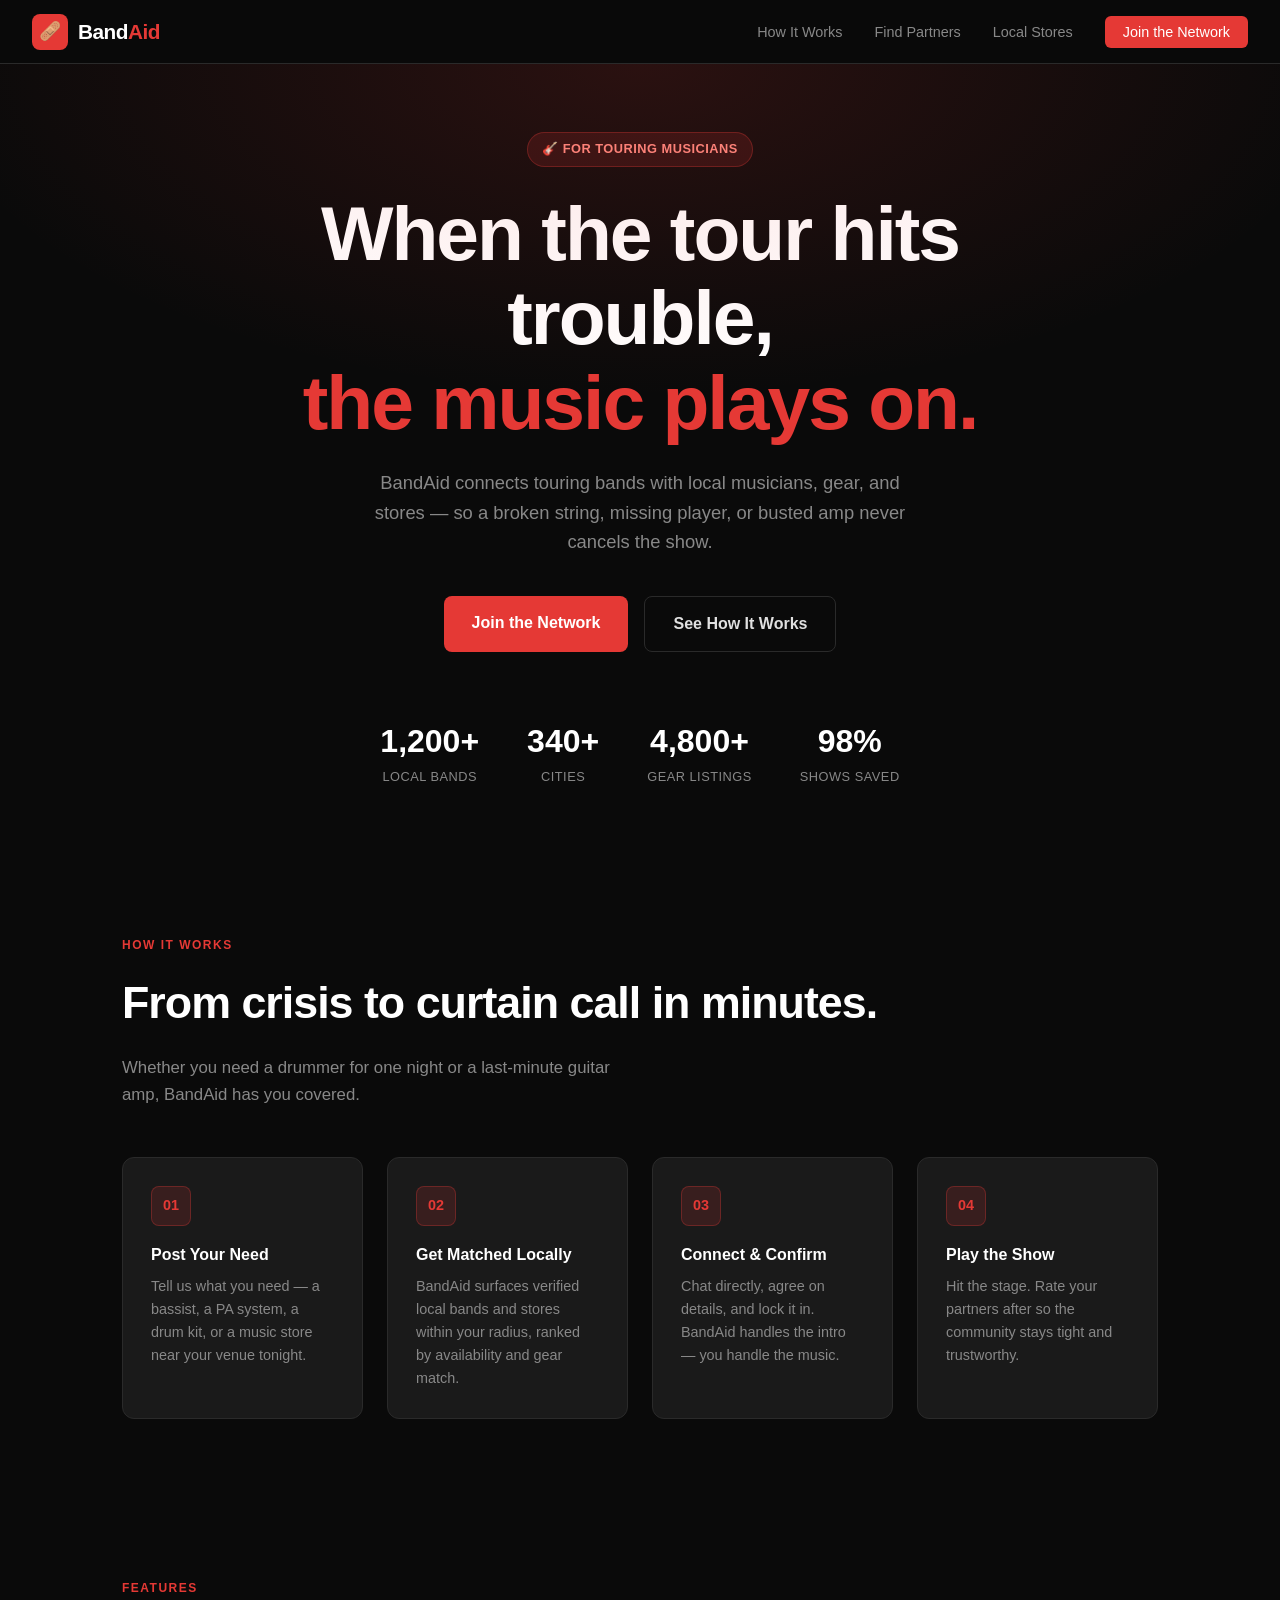
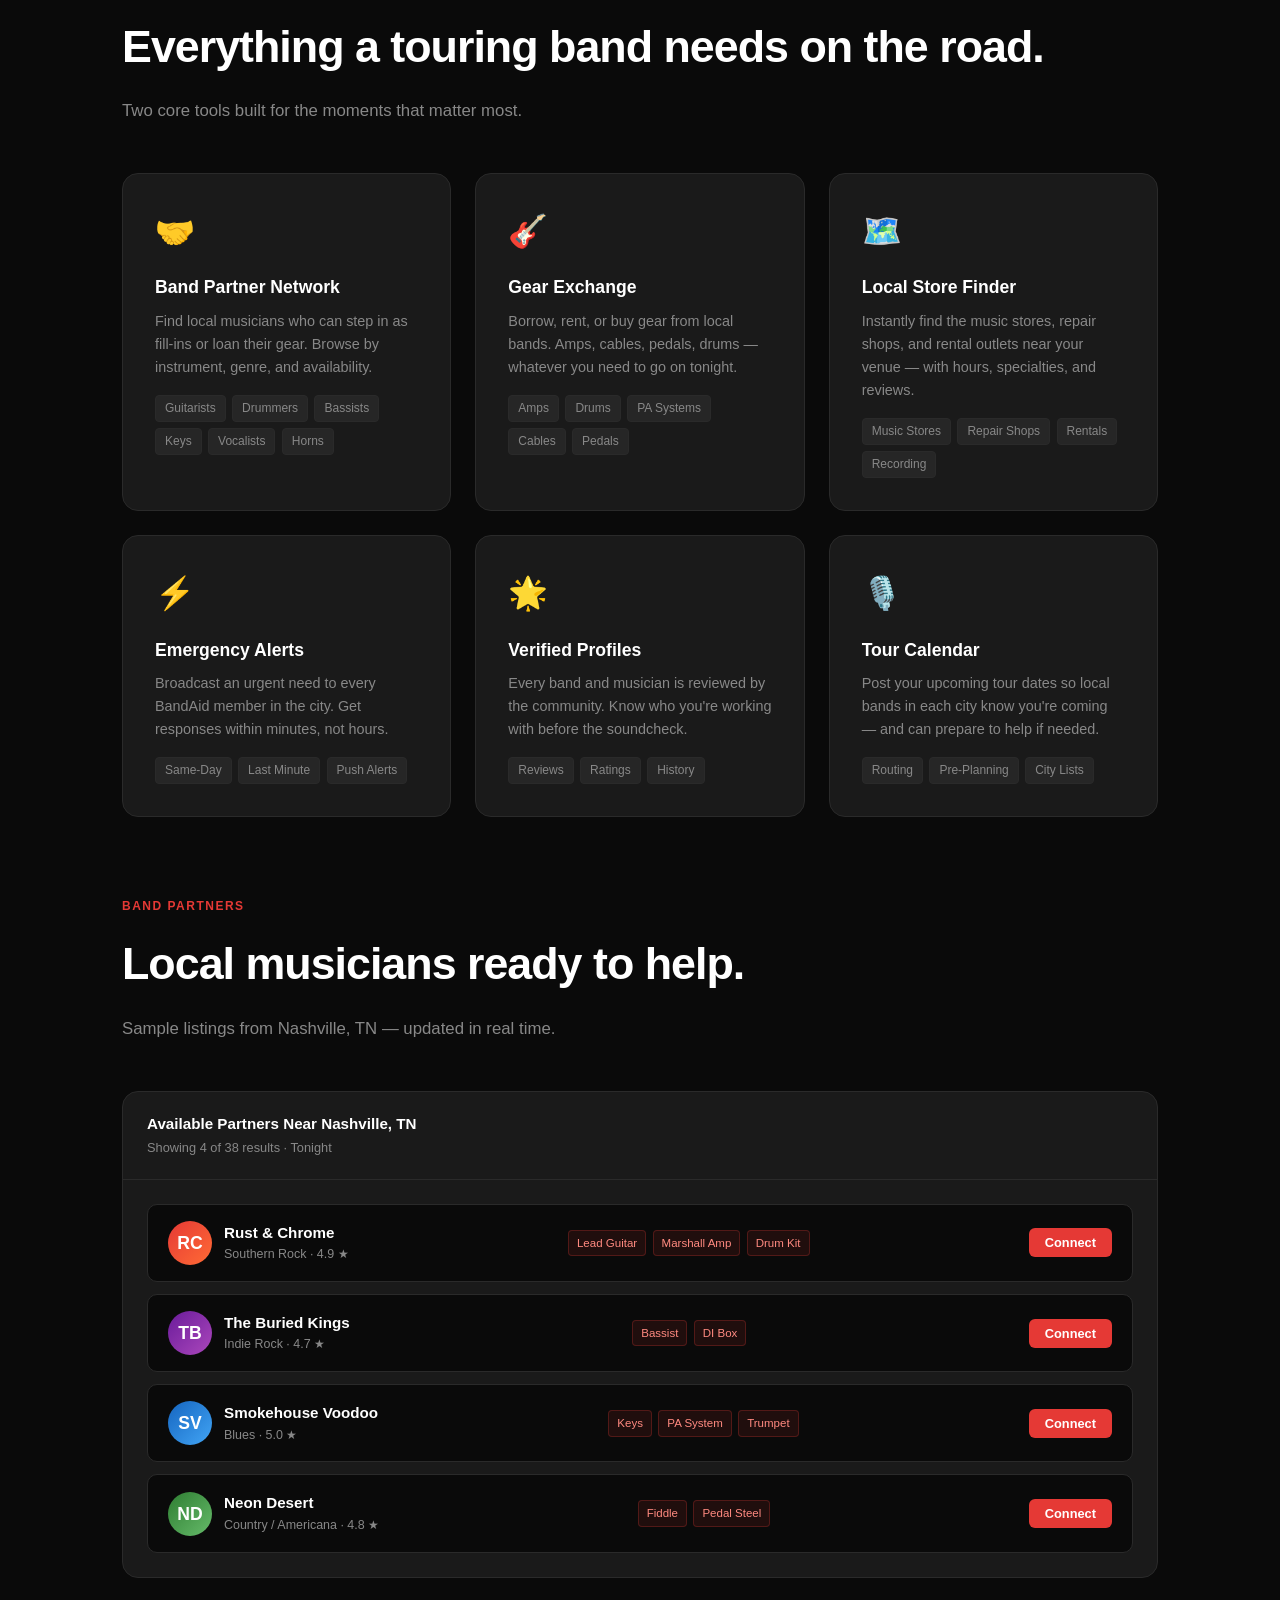
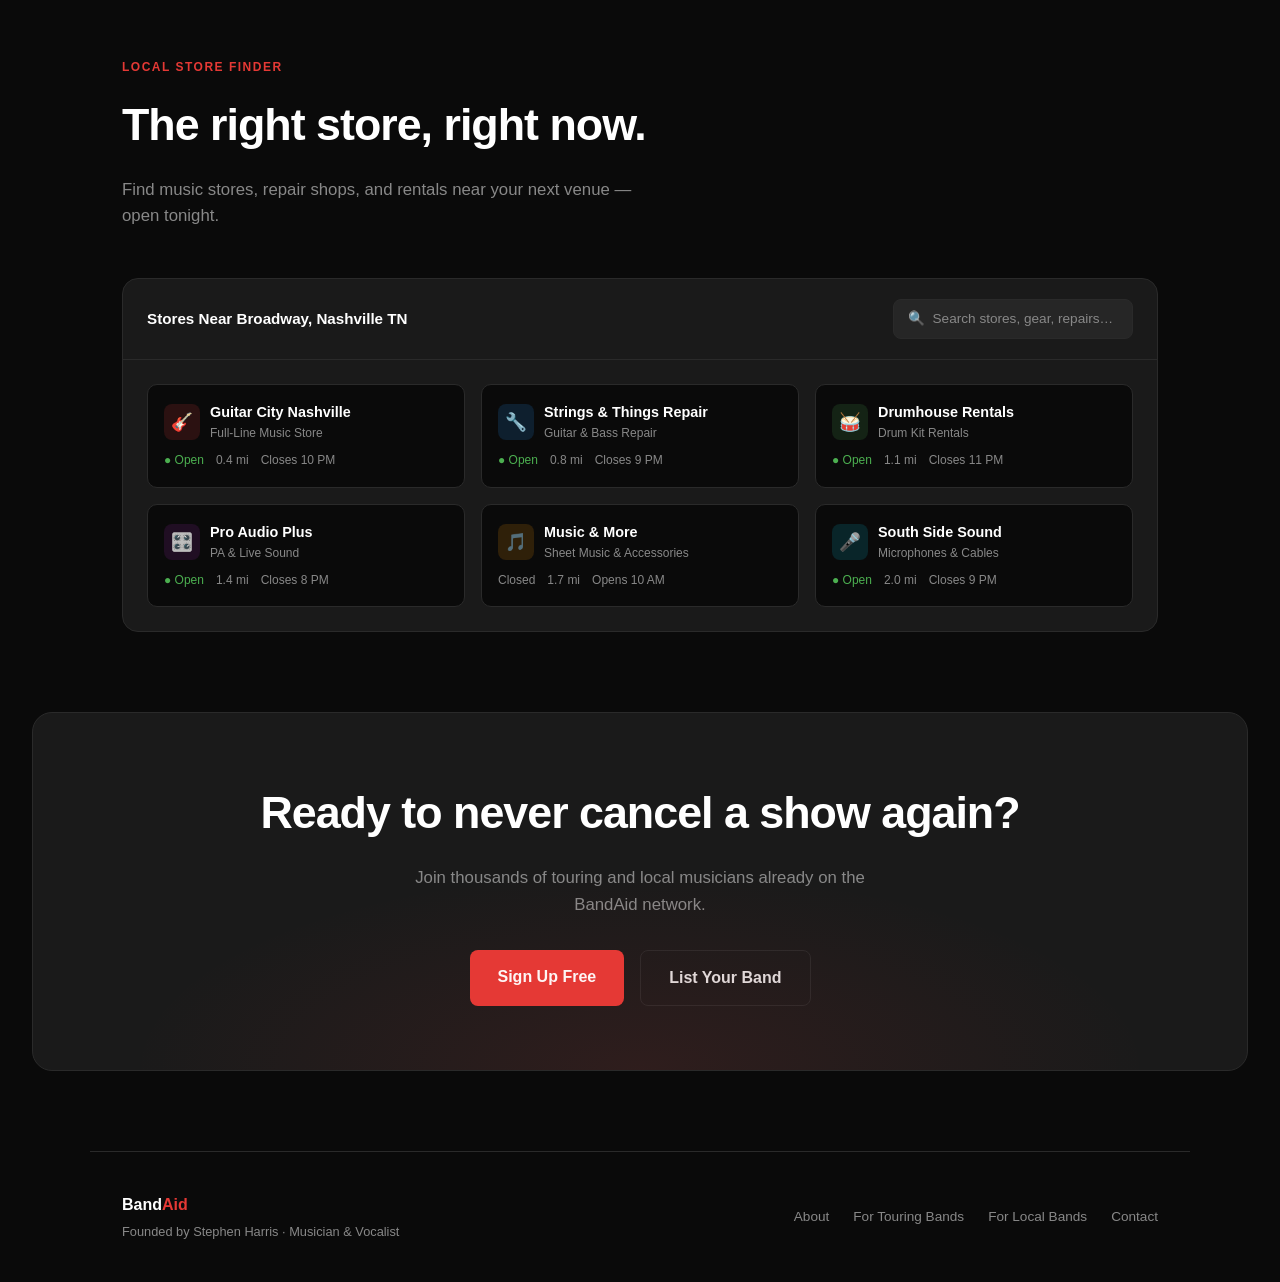
==== index.html @ ce9b8368 "updates" ====
<!DOCTYPE html>
<html lang="en">
<head>
  <meta charset="UTF-8" />
  <meta name="viewport" content="width=device-width, initial-scale=1.0" />
  <title>BandAid — Musicians Helping Musicians on the Road</title>
  <style>
    *, *::before, *::after { box-sizing: border-box; margin: 0; padding: 0; }

    :root {
      --red: #E53935;
      --dark: #111111;
      --darker: #0a0a0a;
      --card: #1a1a1a;
      --border: #2a2a2a;
      --text: #e0e0e0;
      --muted: #888;
      --accent: #FF6B35;
    }

    body {
      font-family: -apple-system, BlinkMacSystemFont, "Segoe UI", Roboto, sans-serif;
      background: var(--darker);
      color: var(--text);
      line-height: 1.6;
    }

    /* NAV */
    nav {
      position: sticky;
      top: 0;
      z-index: 100;
      background: rgba(10,10,10,0.95);
      backdrop-filter: blur(10px);
      border-bottom: 1px solid var(--border);
      padding: 0 2rem;
      display: flex;
      align-items: center;
      justify-content: space-between;
      height: 64px;
    }

    .logo {
      display: flex;
      align-items: center;
      gap: 10px;
      text-decoration: none;
    }

    .logo-icon {
      width: 36px;
      height: 36px;
      background: var(--red);
      border-radius: 8px;
      display: flex;
      align-items: center;
      justify-content: center;
      font-size: 18px;
    }

    .logo-text {
      font-size: 1.3rem;
      font-weight: 700;
      color: #fff;
      letter-spacing: -0.5px;
    }

    .logo-text span { color: var(--red); }

    nav ul {
      list-style: none;
      display: flex;
      gap: 2rem;
    }

    nav ul a {
      color: var(--muted);
      text-decoration: none;
      font-size: 0.9rem;
      font-weight: 500;
      transition: color 0.2s;
    }

    nav ul a:hover { color: #fff; }

    .nav-cta {
      background: var(--red);
      color: #fff !important;
      padding: 8px 18px;
      border-radius: 6px;
      transition: background 0.2s !important;
    }

    .nav-cta:hover { background: #c62828 !important; color: #fff !important; }

    /* HERO */
    .hero {
      min-height: 88vh;
      display: flex;
      flex-direction: column;
      align-items: center;
      justify-content: center;
      text-align: center;
      padding: 4rem 2rem;
      position: relative;
      overflow: hidden;
    }

    .hero::before {
      content: '';
      position: absolute;
      inset: 0;
      background: radial-gradient(ellipse 80% 60% at 50% 0%, rgba(229,57,53,0.15) 0%, transparent 70%);
      pointer-events: none;
    }

    .hero-badge {
      display: inline-flex;
      align-items: center;
      gap: 6px;
      background: rgba(229,57,53,0.15);
      border: 1px solid rgba(229,57,53,0.3);
      color: #ff8a80;
      padding: 6px 14px;
      border-radius: 20px;
      font-size: 0.8rem;
      font-weight: 600;
      letter-spacing: 0.5px;
      text-transform: uppercase;
      margin-bottom: 1.5rem;
    }

    .hero h1 {
      font-size: clamp(2.5rem, 6vw, 5rem);
      font-weight: 800;
      line-height: 1.1;
      letter-spacing: -2px;
      color: #fff;
      max-width: 800px;
      margin-bottom: 1.5rem;
    }

    .hero h1 em {
      font-style: normal;
      color: var(--red);
    }

    .hero p {
      font-size: 1.15rem;
      color: var(--muted);
      max-width: 560px;
      margin-bottom: 2.5rem;
    }

    .hero-actions {
      display: flex;
      gap: 1rem;
      flex-wrap: wrap;
      justify-content: center;
    }

    .btn-primary {
      background: var(--red);
      color: #fff;
      padding: 14px 28px;
      border-radius: 8px;
      font-size: 1rem;
      font-weight: 600;
      text-decoration: none;
      transition: background 0.2s, transform 0.1s;
      border: none;
      cursor: pointer;
    }

    .btn-primary:hover { background: #c62828; transform: translateY(-1px); }

    .btn-outline {
      background: transparent;
      color: var(--text);
      padding: 14px 28px;
      border-radius: 8px;
      font-size: 1rem;
      font-weight: 600;
      text-decoration: none;
      border: 1px solid var(--border);
      transition: border-color 0.2s, transform 0.1s;
      cursor: pointer;
    }

    .btn-outline:hover { border-color: #555; transform: translateY(-1px); }

    .hero-stats {
      display: flex;
      gap: 3rem;
      margin-top: 4rem;
      flex-wrap: wrap;
      justify-content: center;
    }

    .stat {
      text-align: center;
    }

    .stat-num {
      font-size: 2rem;
      font-weight: 800;
      color: #fff;
    }

    .stat-label {
      font-size: 0.8rem;
      color: var(--muted);
      text-transform: uppercase;
      letter-spacing: 0.5px;
    }

    /* SECTIONS */
    section {
      padding: 5rem 2rem;
      max-width: 1100px;
      margin: 0 auto;
    }

    .section-label {
      font-size: 0.75rem;
      font-weight: 700;
      text-transform: uppercase;
      letter-spacing: 1.5px;
      color: var(--red);
      margin-bottom: 0.75rem;
    }

    .section-title {
      font-size: clamp(1.8rem, 3.5vw, 2.8rem);
      font-weight: 800;
      color: #fff;
      letter-spacing: -1px;
      margin-bottom: 1rem;
    }

    .section-sub {
      font-size: 1.05rem;
      color: var(--muted);
      max-width: 520px;
    }

    /* HOW IT WORKS */
    .steps {
      display: grid;
      grid-template-columns: repeat(auto-fit, minmax(220px, 1fr));
      gap: 1.5rem;
      margin-top: 3rem;
    }

    .step {
      background: var(--card);
      border: 1px solid var(--border);
      border-radius: 12px;
      padding: 1.75rem;
      position: relative;
    }

    .step-num {
      width: 40px;
      height: 40px;
      background: rgba(229,57,53,0.15);
      border: 1px solid rgba(229,57,53,0.3);
      border-radius: 8px;
      display: flex;
      align-items: center;
      justify-content: center;
      font-size: 0.9rem;
      font-weight: 700;
      color: var(--red);
      margin-bottom: 1rem;
    }

    .step h3 {
      font-size: 1rem;
      font-weight: 700;
      color: #fff;
      margin-bottom: 0.5rem;
    }

    .step p {
      font-size: 0.9rem;
      color: var(--muted);
    }

    /* FEATURES GRID */
    .features {
      display: grid;
      grid-template-columns: repeat(auto-fit, minmax(300px, 1fr));
      gap: 1.5rem;
      margin-top: 3rem;
    }

    .feature-card {
      background: var(--card);
      border: 1px solid var(--border);
      border-radius: 16px;
      padding: 2rem;
      transition: border-color 0.2s;
    }

    .feature-card:hover { border-color: rgba(229,57,53,0.4); }

    .feature-icon {
      font-size: 2rem;
      margin-bottom: 1rem;
    }

    .feature-card h3 {
      font-size: 1.1rem;
      font-weight: 700;
      color: #fff;
      margin-bottom: 0.5rem;
    }

    .feature-card p {
      font-size: 0.9rem;
      color: var(--muted);
    }

    .feature-tags {
      display: flex;
      flex-wrap: wrap;
      gap: 0.4rem;
      margin-top: 1rem;
    }

    .tag {
      background: rgba(255,255,255,0.05);
      border: 1px solid var(--border);
      color: var(--muted);
      font-size: 0.75rem;
      padding: 3px 9px;
      border-radius: 4px;
    }

    /* STORE FINDER MOCK */
    .store-demo {
      background: var(--card);
      border: 1px solid var(--border);
      border-radius: 16px;
      overflow: hidden;
      margin-top: 3rem;
    }

    .store-demo-header {
      padding: 1.25rem 1.5rem;
      border-bottom: 1px solid var(--border);
      display: flex;
      align-items: center;
      justify-content: space-between;
    }

    .store-demo-header h3 {
      font-size: 0.95rem;
      font-weight: 600;
      color: #fff;
    }

    .search-bar {
      display: flex;
      align-items: center;
      gap: 0.5rem;
      background: rgba(255,255,255,0.05);
      border: 1px solid var(--border);
      border-radius: 8px;
      padding: 8px 14px;
      font-size: 0.85rem;
      color: var(--muted);
      width: 240px;
    }

    .store-list {
      padding: 1.5rem;
      display: grid;
      grid-template-columns: repeat(auto-fill, minmax(240px, 1fr));
      gap: 1rem;
    }

    .store-card {
      background: var(--darker);
      border: 1px solid var(--border);
      border-radius: 10px;
      padding: 1rem;
    }

    .store-card-top {
      display: flex;
      align-items: center;
      gap: 10px;
      margin-bottom: 0.5rem;
    }

    .store-badge {
      width: 36px;
      height: 36px;
      border-radius: 8px;
      display: flex;
      align-items: center;
      justify-content: center;
      font-size: 1.1rem;
      flex-shrink: 0;
    }

    .store-name {
      font-size: 0.9rem;
      font-weight: 600;
      color: #fff;
    }

    .store-type {
      font-size: 0.75rem;
      color: var(--muted);
    }

    .store-meta {
      display: flex;
      gap: 0.75rem;
      font-size: 0.75rem;
      color: var(--muted);
      margin-top: 0.5rem;
    }

    .store-open { color: #4caf50; }

    /* BAND PARTNERS MOCK */
    .band-demo {
      background: var(--card);
      border: 1px solid var(--border);
      border-radius: 16px;
      overflow: hidden;
      margin-top: 3rem;
    }

    .band-demo-header {
      padding: 1.25rem 1.5rem;
      border-bottom: 1px solid var(--border);
    }

    .band-demo-header h3 {
      font-size: 0.95rem;
      font-weight: 600;
      color: #fff;
    }

    .band-demo-header p {
      font-size: 0.8rem;
      color: var(--muted);
      margin-top: 2px;
    }

    .band-list {
      padding: 1.5rem;
      display: flex;
      flex-direction: column;
      gap: 0.75rem;
    }

    .band-row {
      display: flex;
      align-items: center;
      justify-content: space-between;
      background: var(--darker);
      border: 1px solid var(--border);
      border-radius: 10px;
      padding: 1rem 1.25rem;
      flex-wrap: wrap;
      gap: 0.75rem;
    }

    .band-info {
      display: flex;
      align-items: center;
      gap: 12px;
    }

    .band-avatar {
      width: 44px;
      height: 44px;
      border-radius: 50%;
      background: linear-gradient(135deg, var(--red), var(--accent));
      display: flex;
      align-items: center;
      justify-content: center;
      font-size: 1.1rem;
      font-weight: 700;
      color: #fff;
      flex-shrink: 0;
    }

    .band-name {
      font-size: 0.95rem;
      font-weight: 600;
      color: #fff;
    }

    .band-genre {
      font-size: 0.78rem;
      color: var(--muted);
    }

    .band-needs {
      display: flex;
      gap: 0.4rem;
      flex-wrap: wrap;
    }

    .need-tag {
      background: rgba(229,57,53,0.1);
      border: 1px solid rgba(229,57,53,0.25);
      color: #ff8a80;
      font-size: 0.72rem;
      padding: 3px 8px;
      border-radius: 4px;
    }

    .btn-connect {
      background: var(--red);
      color: #fff;
      font-size: 0.8rem;
      font-weight: 600;
      padding: 7px 16px;
      border-radius: 6px;
      border: none;
      cursor: pointer;
      transition: background 0.2s;
    }

    .btn-connect:hover { background: #c62828; }

    /* CTA */
    .cta-section {
      background: var(--card);
      border: 1px solid var(--border);
      border-radius: 20px;
      padding: 4rem 2rem;
      text-align: center;
      margin: 0 2rem 5rem;
      position: relative;
      overflow: hidden;
    }

    .cta-section::before {
      content: '';
      position: absolute;
      inset: 0;
      background: radial-gradient(ellipse 60% 80% at 50% 100%, rgba(229,57,53,0.1) 0%, transparent 70%);
      pointer-events: none;
    }

    .cta-section h2 {
      font-size: clamp(1.8rem, 3.5vw, 2.8rem);
      font-weight: 800;
      color: #fff;
      letter-spacing: -1px;
      margin-bottom: 1rem;
    }

    .cta-section p {
      color: var(--muted);
      font-size: 1.05rem;
      margin-bottom: 2rem;
      max-width: 480px;
      margin-left: auto;
      margin-right: auto;
    }

    /* FOOTER */
    footer {
      border-top: 1px solid var(--border);
      padding: 2.5rem 2rem;
      display: flex;
      align-items: center;
      justify-content: space-between;
      flex-wrap: wrap;
      gap: 1rem;
      max-width: 1100px;
      margin: 0 auto;
    }

    .footer-left {
      display: flex;
      flex-direction: column;
      gap: 4px;
    }

    .footer-brand {
      font-size: 1rem;
      font-weight: 700;
      color: #fff;
    }

    .footer-brand span { color: var(--red); }

    .footer-founder {
      font-size: 0.8rem;
      color: var(--muted);
    }

    .footer-links {
      display: flex;
      gap: 1.5rem;
    }

    .footer-links a {
      font-size: 0.85rem;
      color: var(--muted);
      text-decoration: none;
      transition: color 0.2s;
    }

    .footer-links a:hover { color: #fff; }

    @media (max-width: 640px) {
      nav ul { display: none; }
      .hero-stats { gap: 1.5rem; }
      .search-bar { display: none; }
      footer { flex-direction: column; align-items: flex-start; }
    }
  </style>
</head>
<body>

  <!-- NAV -->
  <nav>
    <a href="#" class="logo">
      <div class="logo-icon">🩹</div>
      <span class="logo-text">Band<span>Aid</span></span>
    </a>
    <ul>
      <li><a href="#how-it-works">How It Works</a></li>
      <li><a href="#partners">Find Partners</a></li>
      <li><a href="#stores">Local Stores</a></li>
      <li><a href="#join" class="nav-cta">Join the Network</a></li>
    </ul>
  </nav>

  <!-- HERO -->
  <div class="hero">
    <div class="hero-badge">🎸 For Touring Musicians</div>
    <h1>When the tour hits trouble,<br /><em>the music plays on.</em></h1>
    <p>
      BandAid connects touring bands with local musicians, gear, and stores — so a broken string, missing player, or busted amp never cancels the show.
    </p>
    <div class="hero-actions">
      <a href="#join" class="btn-primary">Join the Network</a>
      <a href="#how-it-works" class="btn-outline">See How It Works</a>
    </div>
    <div class="hero-stats">
      <div class="stat">
        <div class="stat-num">1,200+</div>
        <div class="stat-label">Local Bands</div>
      </div>
      <div class="stat">
        <div class="stat-num">340+</div>
        <div class="stat-label">Cities</div>
      </div>
      <div class="stat">
        <div class="stat-num">4,800+</div>
        <div class="stat-label">Gear Listings</div>
      </div>
      <div class="stat">
        <div class="stat-num">98%</div>
        <div class="stat-label">Shows Saved</div>
      </div>
    </div>
  </div>

  <!-- HOW IT WORKS -->
  <section id="how-it-works">
    <div class="section-label">How It Works</div>
    <h2 class="section-title">From crisis to curtain call in minutes.</h2>
    <p class="section-sub">Whether you need a drummer for one night or a last-minute guitar amp, BandAid has you covered.</p>

    <div class="steps">
      <div class="step">
        <div class="step-num">01</div>
        <h3>Post Your Need</h3>
        <p>Tell us what you need — a bassist, a PA system, a drum kit, or a music store near your venue tonight.</p>
      </div>
      <div class="step">
        <div class="step-num">02</div>
        <h3>Get Matched Locally</h3>
        <p>BandAid surfaces verified local bands and stores within your radius, ranked by availability and gear match.</p>
      </div>
      <div class="step">
        <div class="step-num">03</div>
        <h3>Connect &amp; Confirm</h3>
        <p>Chat directly, agree on details, and lock it in. BandAid handles the intro — you handle the music.</p>
      </div>
      <div class="step">
        <div class="step-num">04</div>
        <h3>Play the Show</h3>
        <p>Hit the stage. Rate your partners after so the community stays tight and trustworthy.</p>
      </div>
    </div>
  </section>

  <!-- FEATURES -->
  <section>
    <div class="section-label">Features</div>
    <h2 class="section-title">Everything a touring band needs on the road.</h2>
    <p class="section-sub">Two core tools built for the moments that matter most.</p>

    <div class="features">
      <div class="feature-card">
        <div class="feature-icon">🤝</div>
        <h3>Band Partner Network</h3>
        <p>Find local musicians who can step in as fill-ins or loan their gear. Browse by instrument, genre, and availability.</p>
        <div class="feature-tags">
          <span class="tag">Guitarists</span>
          <span class="tag">Drummers</span>
          <span class="tag">Bassists</span>
          <span class="tag">Keys</span>
          <span class="tag">Vocalists</span>
          <span class="tag">Horns</span>
        </div>
      </div>

      <div class="feature-card">
        <div class="feature-icon">🎸</div>
        <h3>Gear Exchange</h3>
        <p>Borrow, rent, or buy gear from local bands. Amps, cables, pedals, drums — whatever you need to go on tonight.</p>
        <div class="feature-tags">
          <span class="tag">Amps</span>
          <span class="tag">Drums</span>
          <span class="tag">PA Systems</span>
          <span class="tag">Cables</span>
          <span class="tag">Pedals</span>
        </div>
      </div>

      <div class="feature-card">
        <div class="feature-icon">🗺️</div>
        <h3>Local Store Finder</h3>
        <p>Instantly find the music stores, repair shops, and rental outlets near your venue — with hours, specialties, and reviews.</p>
        <div class="feature-tags">
          <span class="tag">Music Stores</span>
          <span class="tag">Repair Shops</span>
          <span class="tag">Rentals</span>
          <span class="tag">Recording</span>
        </div>
      </div>

      <div class="feature-card">
        <div class="feature-icon">⚡</div>
        <h3>Emergency Alerts</h3>
        <p>Broadcast an urgent need to every BandAid member in the city. Get responses within minutes, not hours.</p>
        <div class="feature-tags">
          <span class="tag">Same-Day</span>
          <span class="tag">Last Minute</span>
          <span class="tag">Push Alerts</span>
        </div>
      </div>

      <div class="feature-card">
        <div class="feature-icon">🌟</div>
        <h3>Verified Profiles</h3>
        <p>Every band and musician is reviewed by the community. Know who you're working with before the soundcheck.</p>
        <div class="feature-tags">
          <span class="tag">Reviews</span>
          <span class="tag">Ratings</span>
          <span class="tag">History</span>
        </div>
      </div>

      <div class="feature-card">
        <div class="feature-icon">🎙️</div>
        <h3>Tour Calendar</h3>
        <p>Post your upcoming tour dates so local bands in each city know you're coming — and can prepare to help if needed.</p>
        <div class="feature-tags">
          <span class="tag">Routing</span>
          <span class="tag">Pre-Planning</span>
          <span class="tag">City Lists</span>
        </div>
      </div>
    </div>
  </section>

  <!-- BAND PARTNER DEMO -->
  <section id="partners" style="padding-top: 0;">
    <div class="section-label">Band Partners</div>
    <h2 class="section-title">Local musicians ready to help.</h2>
    <p class="section-sub">Sample listings from Nashville, TN — updated in real time.</p>

    <div class="band-demo">
      <div class="band-demo-header">
        <h3>Available Partners Near Nashville, TN</h3>
        <p>Showing 4 of 38 results · Tonight</p>
      </div>
      <div class="band-list">

        <div class="band-row">
          <div class="band-info">
            <div class="band-avatar" style="background: linear-gradient(135deg,#e53935,#ff6b35);">RC</div>
            <div>
              <div class="band-name">Rust &amp; Chrome</div>
              <div class="band-genre">Southern Rock · 4.9 ★</div>
            </div>
          </div>
          <div class="band-needs">
            <span class="need-tag">Lead Guitar</span>
            <span class="need-tag">Marshall Amp</span>
            <span class="need-tag">Drum Kit</span>
          </div>
          <button class="btn-connect">Connect</button>
        </div>

        <div class="band-row">
          <div class="band-info">
            <div class="band-avatar" style="background: linear-gradient(135deg,#6a1b9a,#ab47bc);">TB</div>
            <div>
              <div class="band-name">The Buried Kings</div>
              <div class="band-genre">Indie Rock · 4.7 ★</div>
            </div>
          </div>
          <div class="band-needs">
            <span class="need-tag">Bassist</span>
            <span class="need-tag">DI Box</span>
          </div>
          <button class="btn-connect">Connect</button>
        </div>

        <div class="band-row">
          <div class="band-info">
            <div class="band-avatar" style="background: linear-gradient(135deg,#1565c0,#42a5f5);">SV</div>
            <div>
              <div class="band-name">Smokehouse Voodoo</div>
              <div class="band-genre">Blues · 5.0 ★</div>
            </div>
          </div>
          <div class="band-needs">
            <span class="need-tag">Keys</span>
            <span class="need-tag">PA System</span>
            <span class="need-tag">Trumpet</span>
          </div>
          <button class="btn-connect">Connect</button>
        </div>

        <div class="band-row">
          <div class="band-info">
            <div class="band-avatar" style="background: linear-gradient(135deg,#2e7d32,#66bb6a);">ND</div>
            <div>
              <div class="band-name">Neon Desert</div>
              <div class="band-genre">Country / Americana · 4.8 ★</div>
            </div>
          </div>
          <div class="band-needs">
            <span class="need-tag">Fiddle</span>
            <span class="need-tag">Pedal Steel</span>
          </div>
          <button class="btn-connect">Connect</button>
        </div>

      </div>
    </div>
  </section>

  <!-- STORE FINDER DEMO -->
  <section id="stores" style="padding-top: 0;">
    <div class="section-label">Local Store Finder</div>
    <h2 class="section-title">The right store, right now.</h2>
    <p class="section-sub">Find music stores, repair shops, and rentals near your next venue — open tonight.</p>

    <div class="store-demo">
      <div class="store-demo-header">
        <h3>Stores Near Broadway, Nashville TN</h3>
        <div class="search-bar">
          🔍&nbsp; Search stores, gear, repairs…
        </div>
      </div>
      <div class="store-list">

        <div class="store-card">
          <div class="store-card-top">
            <div class="store-badge" style="background:rgba(229,57,53,0.15);">🎸</div>
            <div>
              <div class="store-name">Guitar City Nashville</div>
              <div class="store-type">Full-Line Music Store</div>
            </div>
          </div>
          <div class="store-meta">
            <span class="store-open">● Open</span>
            <span>0.4 mi</span>
            <span>Closes 10 PM</span>
          </div>
        </div>

        <div class="store-card">
          <div class="store-card-top">
            <div class="store-badge" style="background:rgba(33,150,243,0.15);">🔧</div>
            <div>
              <div class="store-name">Strings &amp; Things Repair</div>
              <div class="store-type">Guitar &amp; Bass Repair</div>
            </div>
          </div>
          <div class="store-meta">
            <span class="store-open">● Open</span>
            <span>0.8 mi</span>
            <span>Closes 9 PM</span>
          </div>
        </div>

        <div class="store-card">
          <div class="store-card-top">
            <div class="store-badge" style="background:rgba(76,175,80,0.15);">🥁</div>
            <div>
              <div class="store-name">Drumhouse Rentals</div>
              <div class="store-type">Drum Kit Rentals</div>
            </div>
          </div>
          <div class="store-meta">
            <span class="store-open">● Open</span>
            <span>1.1 mi</span>
            <span>Closes 11 PM</span>
          </div>
        </div>

        <div class="store-card">
          <div class="store-card-top">
            <div class="store-badge" style="background:rgba(156,39,176,0.15);">🎛️</div>
            <div>
              <div class="store-name">Pro Audio Plus</div>
              <div class="store-type">PA &amp; Live Sound</div>
            </div>
          </div>
          <div class="store-meta">
            <span class="store-open">● Open</span>
            <span>1.4 mi</span>
            <span>Closes 8 PM</span>
          </div>
        </div>

        <div class="store-card">
          <div class="store-card-top">
            <div class="store-badge" style="background:rgba(255,152,0,0.15);">🎵</div>
            <div>
              <div class="store-name">Music &amp; More</div>
              <div class="store-type">Sheet Music &amp; Accessories</div>
            </div>
          </div>
          <div class="store-meta">
            <span>Closed</span>
            <span>1.7 mi</span>
            <span>Opens 10 AM</span>
          </div>
        </div>

        <div class="store-card">
          <div class="store-card-top">
            <div class="store-badge" style="background:rgba(0,188,212,0.15);">🎤</div>
            <div>
              <div class="store-name">South Side Sound</div>
              <div class="store-type">Microphones &amp; Cables</div>
            </div>
          </div>
          <div class="store-meta">
            <span class="store-open">● Open</span>
            <span>2.0 mi</span>
            <span>Closes 9 PM</span>
          </div>
        </div>

      </div>
    </div>
  </section>

  <!-- CTA -->
  <div class="cta-section" id="join">
    <h2>Ready to never cancel a show again?</h2>
    <p>Join thousands of touring and local musicians already on the BandAid network.</p>
    <div class="hero-actions" style="justify-content:center;">
      <a href="#" class="btn-primary">Sign Up Free</a>
      <a href="#" class="btn-outline">List Your Band</a>
    </div>
  </div>

  <!-- FOOTER -->
  <footer>
    <div class="footer-left">
      <div class="footer-brand">Band<span>Aid</span></div>
      <div class="footer-founder">Founded by Stephen Harris · Musician &amp; Vocalist</div>
    </div>
    <div class="footer-links">
      <a href="#">About</a>
      <a href="#">For Touring Bands</a>
      <a href="#">For Local Bands</a>
      <a href="#">Contact</a>
    </div>
  </footer>

</body>
</html>
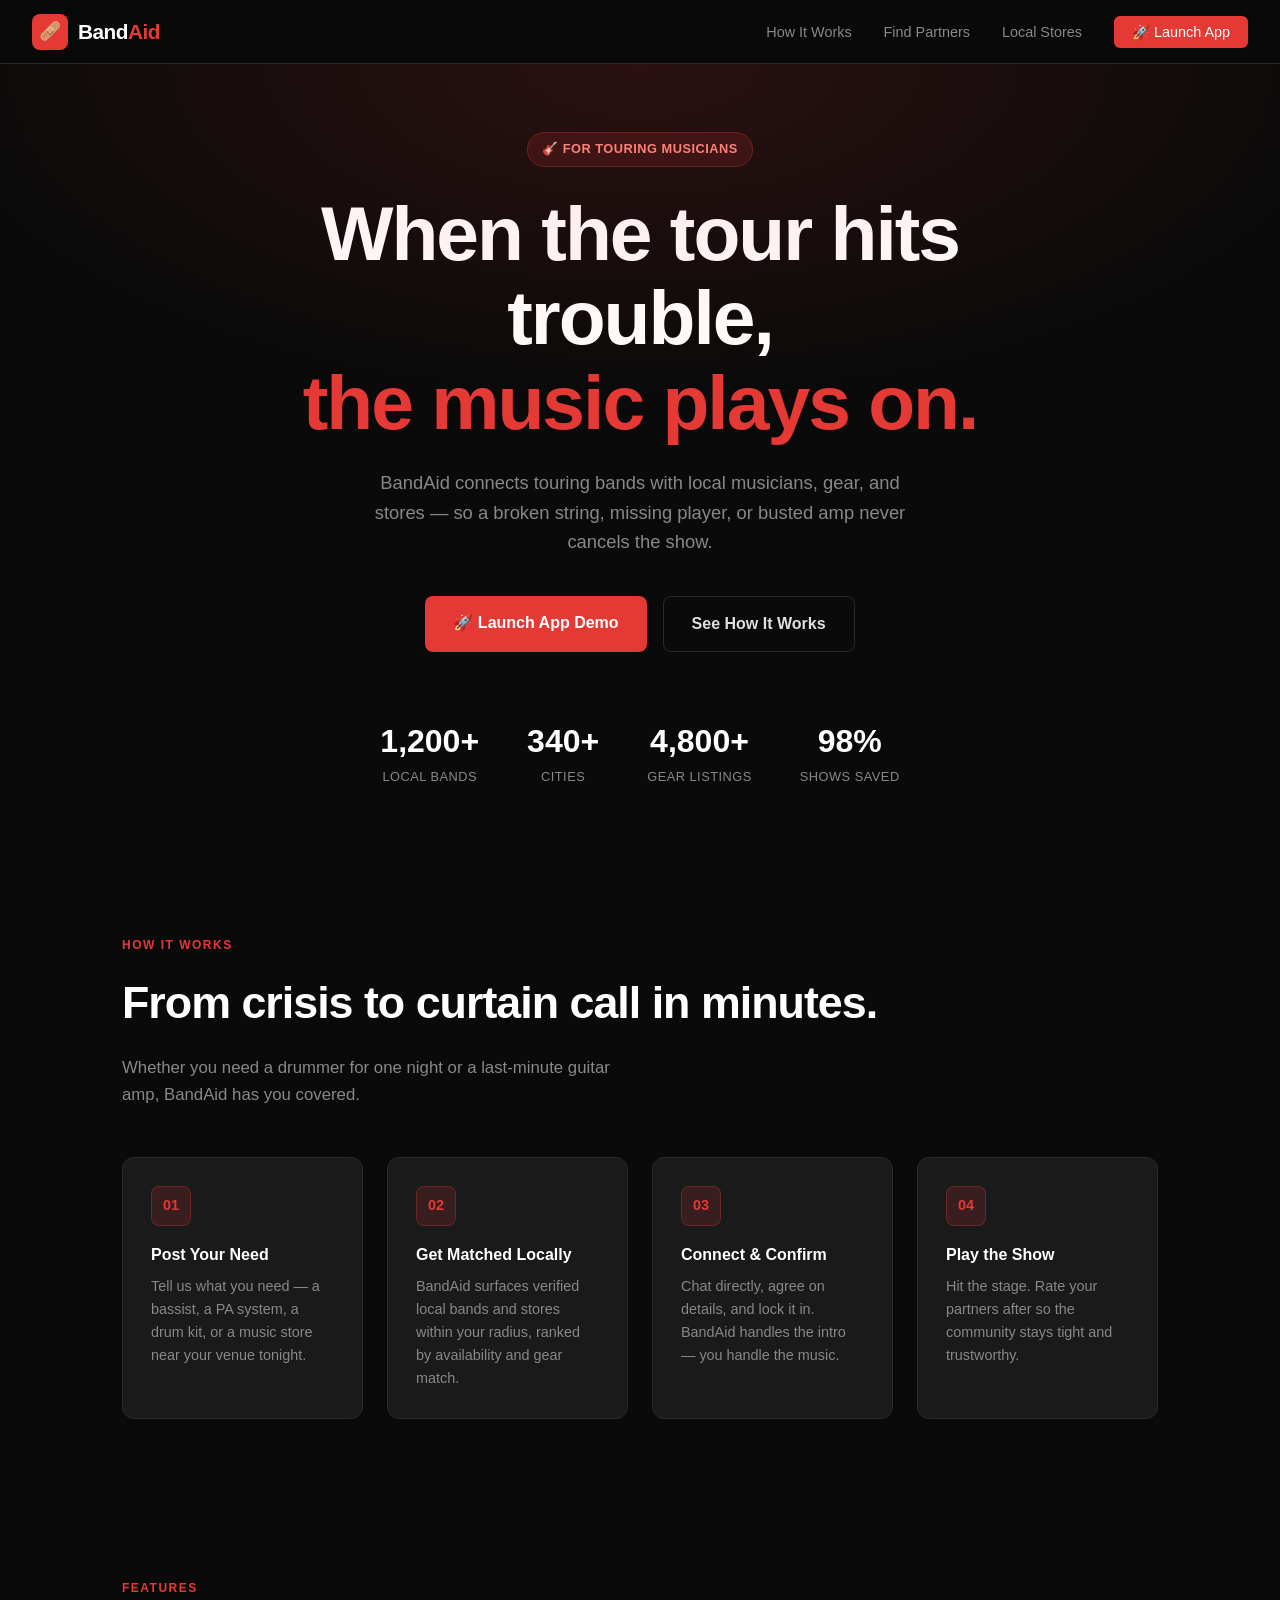
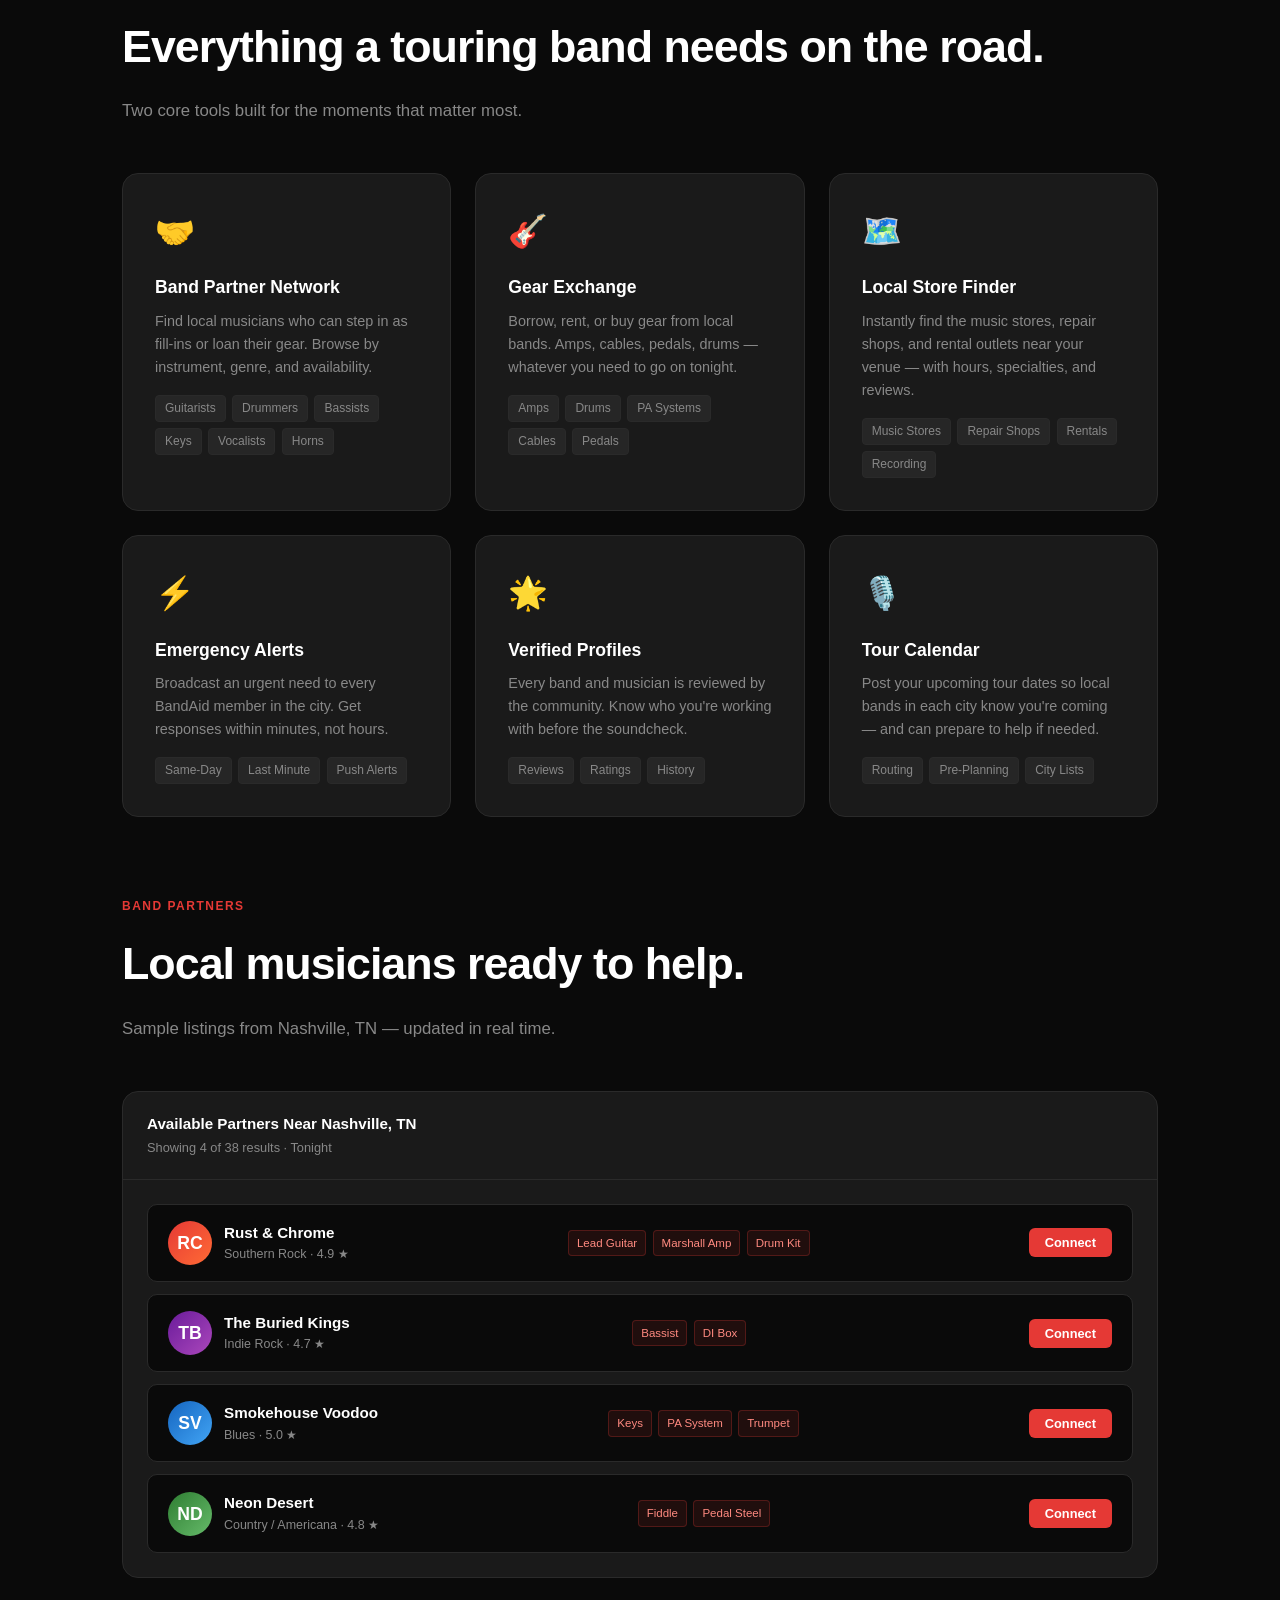
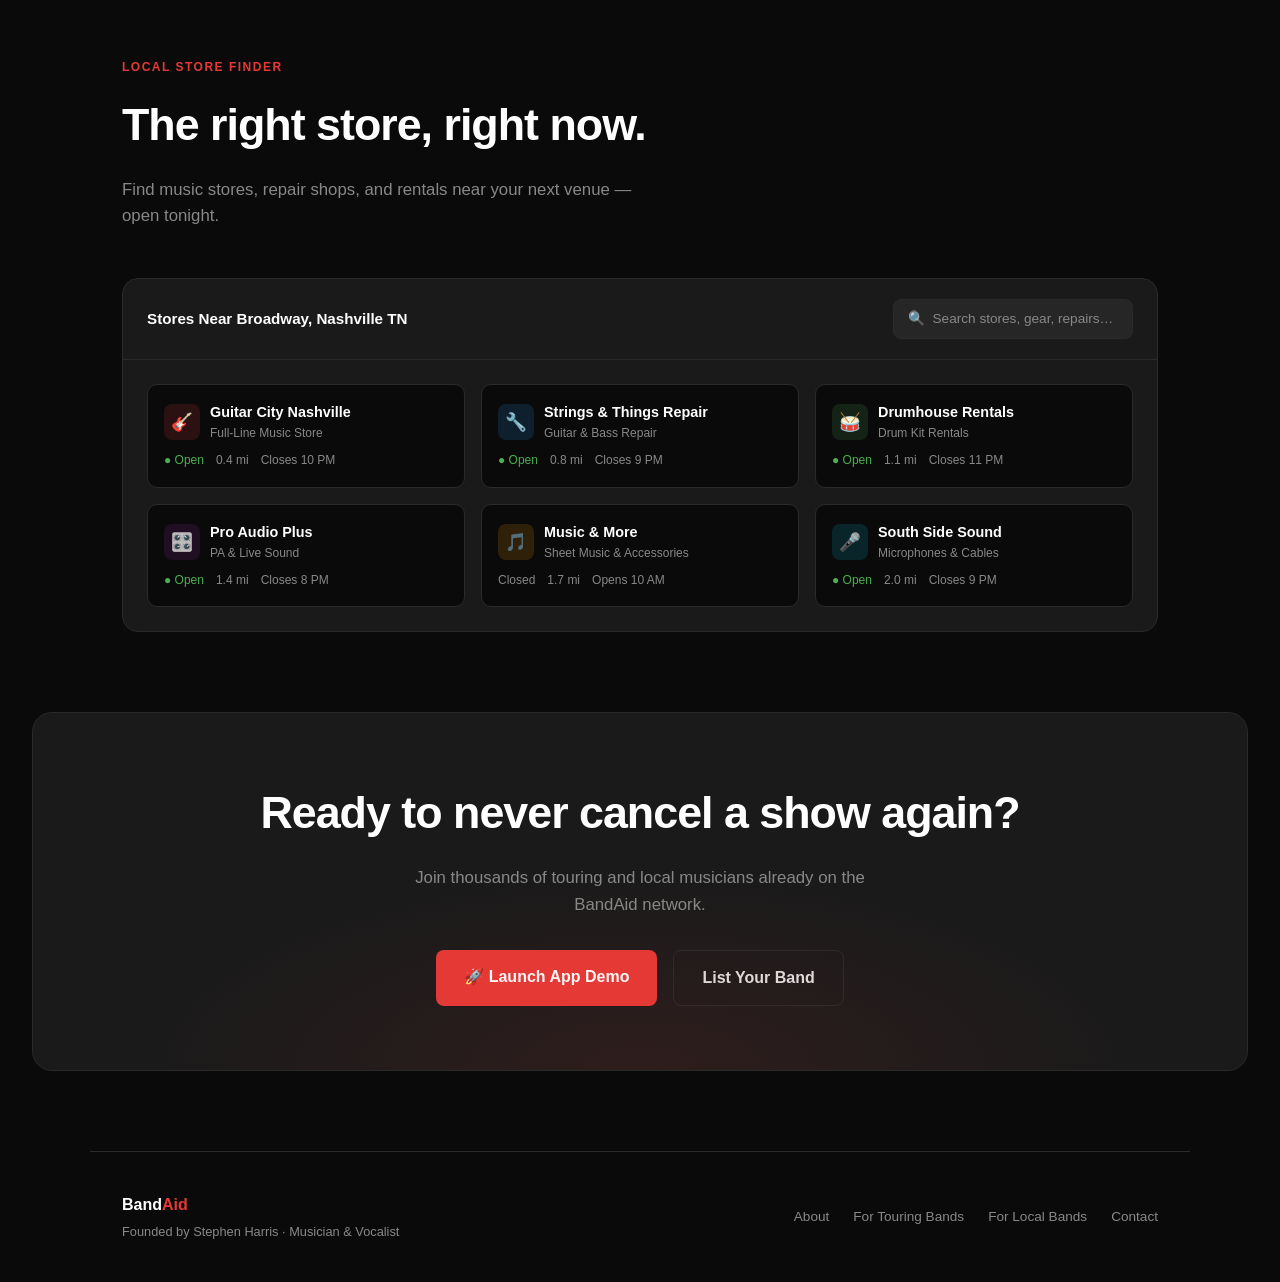
==== commit 66b854cf: "udpated" ====
--- a/index.html
+++ b/index.html
@@ -635,7 +635,7 @@
       <li><a href="#how-it-works">How It Works</a></li>
       <li><a href="#partners">Find Partners</a></li>
       <li><a href="#stores">Local Stores</a></li>
-      <li><a href="#join" class="nav-cta">Join the Network</a></li>
+      <li><a href="dashboard.html" class="nav-cta">🚀 Launch App</a></li>
     </ul>
   </nav>
 
@@ -647,7 +647,7 @@
       BandAid connects touring bands with local musicians, gear, and stores — so a broken string, missing player, or busted amp never cancels the show.
     </p>
     <div class="hero-actions">
-      <a href="#join" class="btn-primary">Join the Network</a>
+      <a href="dashboard.html" class="btn-primary">🚀 Launch App Demo</a>
       <a href="#how-it-works" class="btn-outline">See How It Works</a>
     </div>
     <div class="hero-stats">
@@ -974,7 +974,7 @@
     <h2>Ready to never cancel a show again?</h2>
     <p>Join thousands of touring and local musicians already on the BandAid network.</p>
     <div class="hero-actions" style="justify-content:center;">
-      <a href="#" class="btn-primary">Sign Up Free</a>
+      <a href="dashboard.html" class="btn-primary">🚀 Launch App Demo</a>
       <a href="#" class="btn-outline">List Your Band</a>
     </div>
   </div>
